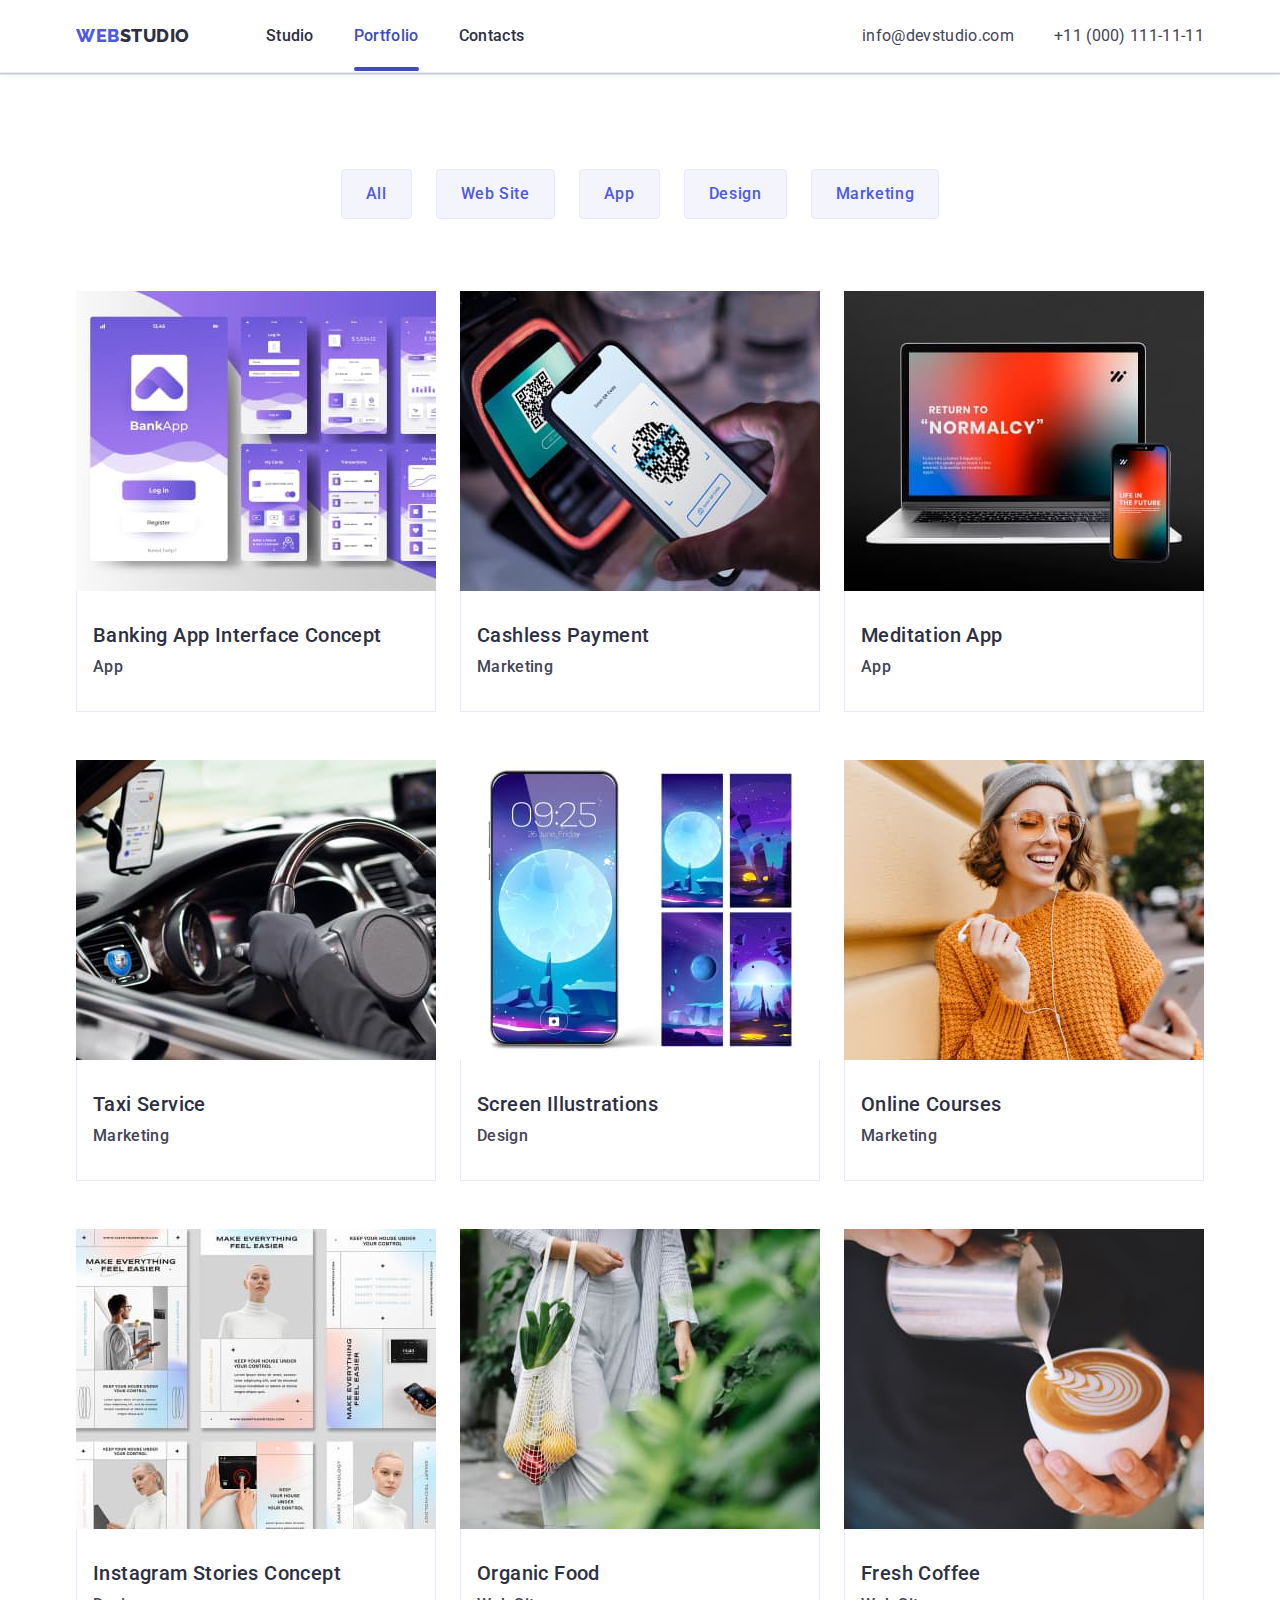
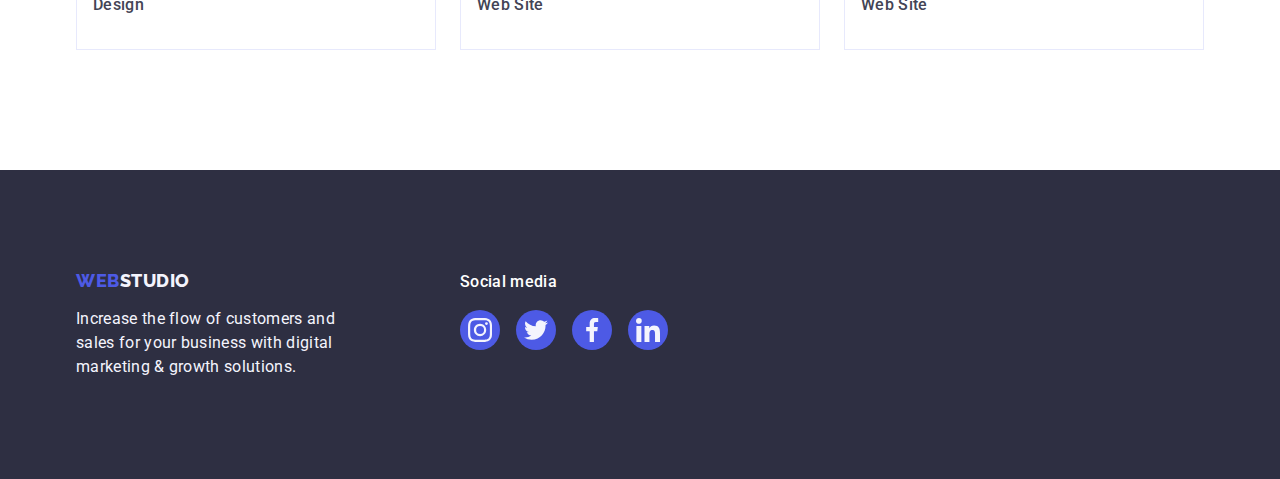
==== portfolio.html @ f8e50f53 "Initial commit" ====
<!DOCTYPE html>
<html lang="en">
    <head>
        <meta charset="UTF-8" />
        <meta http-equiv="X-UA-Compatible" content="IE=edge" />
        <meta name="viewport" content="width=device-width, initial-scale=1.0" />
        <link
            rel="stylesheet"
            href="https://cdnjs.cloudflare.com/ajax/libs/modern-normalize/1.0.0/modern-normalize.min.css"
        />
        <link rel="preconnect" href="https://fonts.googleapis.com" />
        <link rel="preconnect" href="https://fonts.gstatic.com" crossorigin />
        <link
            href="https://fonts.googleapis.com/css2?family=Raleway:wght@800&family=Roboto:wght@400;500;700;900&display=swap"
            rel="stylesheet"
        />
        <link rel="stylesheet" href="./css/styles.css" />
        <title>Portfolio</title>
    </head>

    <body>
        <header class="header">
            <div class="flex-row container">
                <!-- Logo and Menu Conteiner -->
                <nav class="flex-row navigation">
                    <!-- Logo -->
                    <a class="link logo" href="./index.html"
                        >Web<span class="logo-black">Studio</span></a
                    >
                    <!-- Menu Bar-->
                    <ul class="list flex-row menu">
                        <li class="menu-item">
                            <a
                                class="link menu-link menu-item"
                                href="./index.html"
                                >Studio</a
                            >
                        </li>
                        <li class="menu-item">
                            <a
                                class="link menu-link menu-item current-page"
                                href="./portfolio.html"
                                >Portfolio</a
                            >
                        </li>
                        <li class="menu-item">
                            <a
                                class="link menu-link menu-item"
                                href="./contacts.html"
                                >Contacts</a
                            >
                        </li>
                    </ul>
                </nav>
                <!-- Contacts -->
                <address class="list-contacts">
                    <ul class="list flex-row menu">
                        <li class="menu-item">
                            <a
                                class="link contacts menu-item"
                                href="mailto:info@devstudio.com"
                                >info@devstudio.com</a
                            >
                        </li>
                        <li class="menu-item">
                            <a
                                class="link contacts menu-item"
                                href="tel:+110001111111"
                                >+11 (000) 111-11-11</a
                            >
                        </li>
                    </ul>
                </address>
            </div>
        </header>
        <main>
            <section class="portfolio-section">
                <div class="container">
                    <h1 hidden>Portfolio</h1>
                    <ul class="list flex-row justify-center list-button">
                        <li>
                            <button class="filter_button" type="button">
                                All
                            </button>
                        </li>
                        <li>
                            <button class="filter_button" type="button">
                                Web Site
                            </button>
                        </li>
                        <li>
                            <button class="filter_button" type="button">
                                App
                            </button>
                        </li>
                        <li>
                            <button class="filter_button" type="button">
                                Design
                            </button>
                        </li>
                        <li>
                            <button class="filter_button" type="button">
                                Marketing
                            </button>
                        </li>
                    </ul>
                    <ul class="list portfolio-list">
                        <li class="portfolio-item">
                            <a class="link portfolio-link" href="">
                                <div class="portfolio-item-img-wrapper">
                                    <img
                                        class="block-item"
                                        width="360"
                                        src="./images/img1.jpg"
                                        alt="photo1"
                                    />
                                    <p class="overlay">
                                        14 Stylish and User-Friendly App Design
                                        Concepts · Task Manager App · Calorie
                                        Tracker App · Exotic Fruit Ecommerce App
                                        · Cloud Storage App 14
                                    </p>
                                </div>
                                <div class="portfolio-item-info">
                                    <h2 class="product-header">
                                        Banking App Interface Concept
                                    </h2>
                                    <p class="product-type">App</p>
                                </div>
                            </a>
                        </li>
                        <li class="portfolio-item">
                            <a class="link portfolio-link" href="">
                                <div class="portfolio-item-img-wrapper">
                                    <img
                                        class="block-item"
                                        width="360"
                                        src="./images/img2.jpg"
                                        alt="photo2"
                                    />
                                    <p class="overlay">
                                        14 Stylish and User-Friendly App Design
                                        Concepts · Task Manager App · Calorie
                                        Tracker App · Exotic Fruit Ecommerce App
                                        · Cloud Storage App 14
                                    </p>
                                </div>
                                <div class="portfolio-item-info">
                                    <h2 class="product-header">
                                        Cashless Payment
                                    </h2>
                                    <p class="product-type">Marketing</p>
                                </div>
                            </a>
                        </li>
                        <li class="portfolio-item">
                            <a class="link portfolio-link" href="">
                                <div class="portfolio-item-img-wrapper">
                                    <img
                                        class="block-item"
                                        width="360"
                                        src="./images/img3.jpg"
                                        alt="photo3"
                                    />
                                    <p class="overlay">
                                        14 Stylish and User-Friendly App Design
                                        Concepts · Task Manager App · Calorie
                                        Tracker App · Exotic Fruit Ecommerce App
                                        · Cloud Storage App 14
                                    </p>
                                </div>
                                <div class="portfolio-item-info">
                                    <h2 class="product-header">
                                        Meditation App
                                    </h2>
                                    <p class="product-type">App</p>
                                </div>
                            </a>
                        </li>
                        <li class="portfolio-item">
                            <a class="link portfolio-link" href="">
                                <div class="portfolio-item-img-wrapper">
                                    <img
                                        class="block-item"
                                        width="360"
                                        src="./images/img4.jpg"
                                        alt="photo4"
                                    />
                                    <p class="overlay">
                                        14 Stylish and User-Friendly App Design
                                        Concepts · Task Manager App · Calorie
                                        Tracker App · Exotic Fruit Ecommerce App
                                        · Cloud Storage App 14
                                    </p>
                                </div>
                                <div class="portfolio-item-info">
                                    <h2 class="product-header">Taxi Service</h2>
                                    <p class="product-type">Marketing</p>
                                </div>
                            </a>
                        </li>
                        <li class="portfolio-item">
                            <a class="link portfolio-link" href="">
                                <div class="portfolio-item-img-wrapper">
                                    <img
                                        class="block-item"
                                        width="360"
                                        src="./images/img5.jpg"
                                        alt="photo5"
                                    />
                                    <p class="overlay">
                                        14 Stylish and User-Friendly App Design
                                        Concepts · Task Manager App · Calorie
                                        Tracker App · Exotic Fruit Ecommerce App
                                        · Cloud Storage App 14
                                    </p>
                                </div>
                                <div class="portfolio-item-info">
                                    <h2 class="product-header">
                                        Screen Illustrations
                                    </h2>
                                    <p class="product-type">Design</p>
                                </div>
                            </a>
                        </li>
                        <li class="portfolio-item">
                            <a class="link portfolio-link" href="">
                                <div class="portfolio-item-img-wrapper">
                                    <img
                                        class="block-item"
                                        width="360"
                                        src="./images/img6.jpg"
                                        alt="photo6"
                                    />
                                    <p class="overlay">
                                        14 Stylish and User-Friendly App Design
                                        Concepts · Task Manager App · Calorie
                                        Tracker App · Exotic Fruit Ecommerce App
                                        · Cloud Storage App 14
                                    </p>
                                </div>
                                <div class="portfolio-item-info">
                                    <h2 class="product-header">
                                        Online Courses
                                    </h2>
                                    <p class="product-type">Marketing</p>
                                </div>
                            </a>
                        </li>
                        <li class="portfolio-item">
                            <a class="link portfolio-link" href="">
                                <div class="portfolio-item-img-wrapper">
                                    <img
                                        class="block-item"
                                        width="360"
                                        src="./images/img7.jpg"
                                        alt="photo7"
                                    />
                                    <p class="overlay">
                                        14 Stylish and User-Friendly App Design
                                        Concepts · Task Manager App · Calorie
                                        Tracker App · Exotic Fruit Ecommerce App
                                        · Cloud Storage App 14
                                    </p>
                                </div>
                                <div class="portfolio-item-info">
                                    <h2 class="product-header">
                                        Instagram Stories Concept
                                    </h2>
                                    <p class="product-type">Design</p>
                                </div>
                            </a>
                        </li>
                        <li class="portfolio-item">
                            <a class="link portfolio-link" href="">
                                <div class="portfolio-item-img-wrapper">
                                    <img
                                        class="block-item"
                                        width="360"
                                        src="./images/img8.jpg"
                                        alt="photo8"
                                    />
                                    <p class="overlay">
                                        14 Stylish and User-Friendly App Design
                                        Concepts · Task Manager App · Calorie
                                        Tracker App · Exotic Fruit Ecommerce App
                                        · Cloud Storage App 14
                                    </p>
                                </div>
                                <div class="portfolio-item-info">
                                    <h2 class="product-header">Organic Food</h2>
                                    <p class="product-type">Web Site</p>
                                </div>
                            </a>
                        </li>
                        <li class="portfolio-item">
                            <a class="link portfolio-link" href="">
                                <div class="portfolio-item-img-wrapper">
                                    <img
                                        class="block-item"
                                        width="360"
                                        src="./images/img9.jpg"
                                        alt="photo9"
                                    />
                                    <p class="overlay">
                                        14 Stylish and User-Friendly App Design
                                        Concepts · Task Manager App · Calorie
                                        Tracker App · Exotic Fruit Ecommerce App
                                        · Cloud Storage App 14
                                    </p>
                                </div>
                                <div class="portfolio-item-info">
                                    <h2 class="product-header">Fresh Coffee</h2>
                                    <p class="product-type">Web Site</p>
                                </div>
                            </a>
                        </li>
                    </ul>
                </div>
            </section>
        </main>
        <footer class="footer">
            <div class="container footer-content">
                <div class="logo-block">
                    <a class="link logo logo-footer" href="./index.html"
                        >Web<span class="logo-ligth">Studio</span></a
                    >
                    <p class="footer-text">
                        Increase the flow of customers and sales for your
                        business with digital marketing & growth solutions.
                    </p>
                </div>
                <div class="media-block">
                    <p class="media-header">Social media</p>
                    <ul class="list flex-row list-media">
                        <li class="media-item flex-row">
                            <a href="" class="link link-propety">
                                <svg
                                    class="footer-list_icon"
                                    aria-label="іконка мережі"
                                    width="24"
                                    height="24"
                                >
                                    <use
                                        href="./images/icons.svg#icon-instagram"
                                    ></use>
                                </svg>
                            </a>
                        </li>
                        <li class="media-item flex-row">
                            <a href="" class="link link-propety">
                                <svg
                                    class="footer-list_icon"
                                    aria-label="іконка мережі"
                                    width="24"
                                    height="24"
                                >
                                    <use
                                        href="./images/icons.svg#icon-twitter"
                                    ></use>
                                </svg>
                            </a>
                        </li>
                        <li class="media-item flex-row">
                            <a href="" class="link link-propety">
                                <svg
                                    class="footer-list_icon"
                                    aria-label="іконка мережі"
                                    width="24"
                                    height="24"
                                >
                                    <use
                                        href="./images/icons.svg#icon-facebook"
                                    ></use>
                                </svg>
                            </a>
                        </li>
                        <li class="media-item flex-row">
                            <a href="" class="link link-propety">
                                <svg
                                    class="footer-list_icon"
                                    aria-label="іконка мережі"
                                    width="24"
                                    height="24"
                                >
                                    <use
                                        href="./images/icons.svg#icon-linkedin"
                                    ></use>
                                </svg>
                            </a>
                        </li>
                    </ul>
                </div>
            </div>
        </footer>
    </body>
</html>
---- css/styles.css ----
/* @import url('https://fonts.googleapis.com/css2?family=Raleway:wght@800&family=Roboto:wght@400;500;700;900&display=swap'); */

/* * {
    margin: 0;
    padding: 0;
    box-sizing: border-box;
} */

h1,
h2,
h3,
h4,
h5,
p,
ul {
    margin: 0;
    padding: 0;
}

:root {
    --text-color: #434455;
    --background-color: #fff;
    --logo-accent-color: #4d5ae5;
    --menu-color: #2e2f42;
    --link-hover-color: #404bbf;
    --contact-color: #434455;
    --navy-blue: #2e2f42;
    --cloud: #f4f4fd;
    --link-hover: #31d0aa;
    --grey: #8e8f99;
    --fill-media: #f4f4fd;
    --transition-duration-and-function: 250ms cubic-bezier(0.4, 0, 0.2, 1);
}

body {
    height: 100%;
    font-family: 'Roboto', sans-serif;
    font-weight: 500;
    font-size: 16px;
    color: var(--text-color);
    background: var(--background-color);
}

img {
    display: block;
}

.container {
    width: 1158px;
    margin: 0 auto;
    padding: 0 15px;
}

.contacts-block {
    min-height: 1024px;
}

.contacts-header {
    margin-top: 40px;
}

.header {
    border-bottom: 1px solid #e7e9fc;
    box-shadow: 0px 2px 1px rgba(46, 47, 66, 0.08),
        0px 1px 1px rgba(46, 47, 66, 0.16), 0px 1px 6px rgba(46, 47, 66, 0.08);
}

.flex-row {
    display: flex;
}

.justify-center {
    justify-content: center;
}

.footer {
    /* max-width: 1440px; */
    margin: 0 auto;
    padding: 100px 0;
    background-color: var(--navy-blue);
    color: var(--logo-accent-color);
}

.footer-content {
    display: flex;
    align-items: baseline;
    /* gap: 120px;  */
}

.logo-ligth {
    color: var(--cloud);
}

.logo-block {
    margin-right: 120px;
}

.footer-text {
    width: 264px;
    font-weight: 400;
    font-size: 16px;
    line-height: 1.5;
    letter-spacing: 0.02em;
    color: var(--cloud);
}

/* .media-block {
} */

.media-header {
    margin-bottom: 16px;
    font-style: normal;
    font-weight: 500;
    font-size: 16px;
    line-height: 24px;
    letter-spacing: 0.02em;
    color: #ffffff;
}

.list-media {
    gap: 16px;
}

.list-media-team {
    gap: 24px;
    margin-top: 8px;
}

.media-item {
    /* background-color: var(--logo-accent-color); */
    width: 40px;
    height: 40px;
}

.link-propety,
.link-media-item {
    /* display: block; */
    display: flex;
    width: 100%;
    height: 100%;
    background-color: var(--logo-accent-color);
    border-radius: 50%;
    justify-content: center;
    align-items: center;
    transition: background-color 250ms cubic-bezier(0.4, 0, 0.2, 1);
}

.link-media-item:hover,
.link-media-item:focus {
    background-color: var(--link-hover-color);
}

.link-propety:hover,
.link-propety:focus {
    background-color: var(--link-hover);
}

.link {
    text-decoration: none;
}

.list {
    list-style: none;
}

/* .link:hover,
.link:focus {
    color: var(--link-hover-color);
} */

.navigation {
    align-items: center;
    /* margin-right: 332px; */
    /* margin-top: 24px; */
}

.logo {
    margin-right: 76px;
    font-family: 'Raleway', sans-serif;
    font-weight: 800;
    font-size: 18px;
    line-height: 1.17;
    letter-spacing: 0.03em;
    text-transform: uppercase;
    color: var(--logo-accent-color);
}

.logo-footer {
    display: inline-block;
    margin-bottom: 16px;
}

.logo-black {
    color: var(--menu-color);
}

.menu {
    gap: 40px;
}

.menu-item {
    /* padding: 24px 0 0 0; */
    padding: 0;
}

.menu-link:hover,
.menu-link:focus {
    color: var(--link-hover-color);
}

.menu-link {
    position: relative;
    font-weight: 500;
    font-size: 16px;
    line-height: 1.5;
    letter-spacing: 0.02em;
    color: var(--menu-color);
    transition: color 250ms cubic-bezier(0.4, 0, 0.2, 1);
}

.current-page {
    color: var(--link-hover-color);
}

.current-page::after {
    position: absolute;
    content: '';
    width: 100%;
    height: 4px;
    left: 0;
    bottom: -26px;
    display: block;
    background-color: var(--link-hover-color);
    border-radius: 2px;
    /* margin-top: 20px; */
}

.list-contacts {
    margin-left: auto;
    margin-top: 24px;
    margin-bottom: 24px;
}

.contacts {
    font-weight: 400;
    font-size: 16px;
    line-height: 1.5;
    letter-spacing: 0.02em;
    font-style: normal;
    color: var(--contact-color);
    transition: color 250ms cubic-bezier(0.4, 0, 0.2, 1);
}

.contacts:hover,
.contacts:focus {
    color: var(--link-hover-color);
}

.customer_section {
    padding: 120px 0;
}

.header-section {
    margin: 0 auto;
    max-width: 1440px;
    background-color: var(--navy-blue);
    background-image: linear-gradient(
            rgba(46, 47, 66, 0.7),
            rgba(46, 47, 66, 0.7)
        ),
        url('../images/people-office.jpg');
    background-size: cover;
    background-repeat: no-repeat;
    background-position: center;
    padding: 188px 0;
}

.quality-section,
.our-team {
    padding: 120px 0;
}

.works-section {
    padding-bottom: 120px;
}

.main-header {
    margin: 0 auto;
    max-width: 496px;
    font-weight: 700;
    font-size: 56px;
    line-height: 1.07;
    text-align: center;
    letter-spacing: 0.02em;
    color: #ffffff;
}

.button-header {
    display: block;
    margin: 48px auto 0;
    min-width: 169px;
    height: 56px;
    font-family: 'Roboto', sans-serif;
    font-weight: 500;
    font-size: 16px;
    line-height: 1.5;
    letter-spacing: 0.04em;
    cursor: pointer;
    background-color: var(--logo-accent-color);
    color: #ffffff;
    border: none;
    box-shadow: 0px 4px 4px rgba(0, 0, 0, 0.15);
    border-radius: 4px;
    transition: background-color 250ms cubic-bezier(0.4, 0, 0.2, 1);
}

.button-header:hover,
.button-header:focus {
    background-color: var(--link-hover-color);
}

.quality-list {
    gap: 24px;
}

.quality_logo {
    height: 112px;
    margin-bottom: 8px;
    /* padding-top: 24px;
    padding-bottom: 24px; */
    justify-content: center;
    align-items: center;
    background: #f4f4fd;
    border-radius: 4px;
}

.quality-item {
    flex-basis: calc((100% - 3 * 24px) / 4);
}

.quality-name {
    /* margin-top: 8px; */
    margin-bottom: 8px;
    font-weight: 500;
    font-size: 20px;
    line-height: 1.2;
    letter-spacing: 0.02em;
    color: var(--navy-blue);
}

.quality-text {
    font-weight: 400;
    line-height: 1.5;
    letter-spacing: 0.02em;
}

.works-header {
    margin-bottom: 72px;
    font-weight: 700;
    font-size: 36px;
    line-height: 1.11;
    letter-spacing: 0.02em;
    text-align: center;
    letter-spacing: 0.02em;
    text-transform: capitalize;
    color: var(--navy-blue);
}

.works-list {
    gap: 24px;
}

.works-item {
    flex-basis: calc((100% - 48px) / 3);
}

.our-team {
    background-color: var(--cloud);
    /* max-width: 1440px; */
    margin: 0 auto;
}

.our-team-header {
    margin-bottom: 72px;
    font-weight: 700;
    font-size: 36px;
    line-height: 1.11;
    text-align: center;
    letter-spacing: 0.02em;
    text-transform: capitalize;
    color: var(--navy-blue);
}

.our-team-list {
    gap: 24px;
}

.our-team-item {
    flex-basis: calc((100% - 3 * 24px) / 4);
    background-color: #ffffff;
    box-shadow: 0px 1px 6px rgba(46, 47, 66, 0.08),
        0px 1px 1px rgba(46, 47, 66, 0.16), 0px 2px 1px rgba(46, 47, 66, 0.08);
    border-radius: 0px 0px 4px 4px;
}

.item-info {
    padding: 32px 0px;
}

.team-media {
    justify-content: center;
}

.our-team-item-header {
    margin-bottom: 8px;
    font-weight: 500;
    font-size: 20px;
    line-height: 1.2;
    text-align: center;
    letter-spacing: 0.02em;
    color: var(--navy-blue);
}

.our-team-item-text {
    font-size: 16px;
    line-height: 1.5;
    letter-spacing: 0.02em;
    text-align: center;
}

.team-list_icon {
    fill: var(--fill-media);
}

.customer-header {
    margin-bottom: 72px;
    font-style: normal;
    font-weight: 700;
    font-size: 36px;
    line-height: 1.11;
    text-align: center;
    letter-spacing: 0.02em;
    text-transform: capitalize;
    color: var(--navy-blue);
}

.customer-list {
    gap: 24px;
}

.link-customer {
    display: flex;
    width: 100%;
    height: 100%;
    justify-content: center;
    align-items: center;
    color: var(--grey);
    border: 1px solid var(--grey);
    border-radius: 4px;
    transition: border-color 250ms cubic-bezier(0.4, 0, 0.2, 1),
        color 250ms cubic-bezier(0.4, 0, 0.2, 1);
}

.link-customer:hover,
.link-customer:focus {
    border-color: var(--link-hover-color);
    color: var(--link-hover-color);
    fill: var(--logo-accent-color);
}

.customer-item {
    width: calc((100% - 5 * 24px) / 6);
    height: 88px;
}

.customer-list_icon {
    fill: currentColor;
    transition: fill 250ms cubic-bezier(0.4, 0, 0.2, 1);
}

.link-customer:hover .customer-list_icon,
.link-customer:focus .customer-list_icon {
    fill: var(--logo-accent-color);
}

.footer-list_icon {
    fill: var(--fill-media);
}

.filter_button {
    padding: 12px 24px;
    font-family: 'Roboto', sans-serif;
    font-weight: 500;
    font-size: 16px;
    line-height: 1.5;
    display: flex;
    align-items: center;
    text-align: center;
    letter-spacing: 0.04em;
    color: var(--logo-accent-color);
    background-color: var(--cloud);
    cursor: pointer;

    border: 1px solid #e7e9fc;
    border-radius: 4px;

    transition: color 250ms cubic-bezier(0.4, 0, 0.2, 1),
        background-color 250ms cubic-bezier(0.4, 0, 0.2, 1),
        border-color 250ms cubic-bezier(0.4, 0, 0.2, 1),
        box-shadow 250ms cubic-bezier(0.4, 0, 0.2, 1);
}

.filter_button:hover,
.filter_button:focus {
    color: #ffffff;
    background-color: var(--link-hover-color);
    border: 1px solid transparent;
    box-shadow: 0px 3px 1px rgba(0, 0, 0, 0.1), 0px 2px 1px rgba(0, 0, 0, 0.08),
        0px 2px 2px rgba(0, 0, 0, 0.12);
}

.product-header {
    margin-bottom: 8px;
    font-weight: 500;
    font-size: 20px;
    line-height: 1.2;
    letter-spacing: 0.02em;
    color: var(--navy-blue);
}

.product-type {
    color: var(--contact-color);
    line-height: 1.5;
    letter-spacing: 0.02em;
}

.portfolio-section {
    padding: 96px 0 120px;
}

.list-button {
    gap: 24px;
    margin-bottom: 72px;
}

.portfolio-list {
    display: flex;
    justify-content: center;
    flex-wrap: wrap;
    column-gap: 24px;
    row-gap: 48px;
}

.portfolio-item {
    width: calc((100% - 48px) / 3);
}

.portfolio-link {
    display: block;
    transition: box-shadow 250ms cubic-bezier(0.4, 0, 0.2, 1);
}

.portfolio-link:hover,
.portfolio-link:focus {
    box-shadow: 0px 1px 6px rgba(46, 47, 66, 0.08),
        0px 1px 1px rgba(46, 47, 66, 0.16), 0px 2px 1px rgba(46, 47, 66, 0.08);
}

.portfolio-item-info {
    padding: 32px 16px;
    border: 1px solid #e7e9fc;
    border-top: none;
}

.portfolio-item-img-wrapper {
    position: relative;
    overflow: hidden;
}

.overlay {
    position: absolute;
    /* top: 100%; */
    top: 0;
    left: 0;
    width: 100%;
    height: 100%;
    padding: 40px 32px;
    background-color: #4d5ae5;
    /* background-color: rgba(77, 94, 229, 0.7); */
    font-family: 'Roboto';
    font-style: normal;
    font-weight: 400;
    font-size: 16px;
    line-height: 24px;
    letter-spacing: 0.02em;
    color: #f4f4fd;
    overflow: auto;
    /* transform: translate(0px 100%); */
    transform: translateY(100%);
    transition: transform 250ms cubic-bezier(0.4, 0, 0.2, 1);
    /* transition: top var(--transition-duration-and-function); */
}

.portfolio-link:hover .overlay,
.portfolio-link:focus .overlay {
    /* top: 0%; */
    transform: translateY(0%);
}

.backdrop {
    position: fixed;
    /* display: flex;
    justify-content: center;
    align-items: center; */
    top: 0;
    left: 0;
    width: 100%;
    height: 100%;
    background-color: rgba(46, 47, 66, 0.4);
    transition: opacity 250ms cubic-bezier(0.4, 0, 0.2, 1),
        visibility 250ms cubic-bezier(0.4, 0, 0.2, 1);
}

.modal {
    position: absolute;
    top: 50%;
    left: 50%;
    transform: translate(-50%, -50%);
    width: 408px;
    min-height: 584px;
    background: #fcfcfc;
    box-shadow: 0px 1px 1px rgba(0, 0, 0, 0.14), 0px 1px 3px rgba(0, 0, 0, 0.12),
        0px 2px 1px rgba(0, 0, 0, 0.2);
    border-radius: 4px;
    transition: transform 250ms cubic-bezier(0.4, 0, 0.2, 1);
}

.modal-close {
    position: absolute;
    top: 24px;
    right: 24px;
    display: flex;
    justify-content: center;
    align-items: center;
    padding: 0;
    width: 24px;
    height: 24px;
    border-radius: 50%;
    cursor: pointer;
    background-color: #e7e9fc;
    border: 1px solid rgba(0, 0, 0, 0.1);
    transition: background-color 250ms cubic-bezier(0.4, 0, 0.2, 1),
        border 250ms cubic-bezier(0.4, 0, 0.2, 1);
}

.modal-close:hover,
.modal-close:focus {
    background-color: var(--link-hover-color);
    border: none;
}

.modal-close:hover .modal-close-button,
.modal-close:focus .modal-close-button {
    fill: #ffffff;
}

.modal-close-button {
    fill: var(--navy-blue);
    transition: fill 250ms cubic-bezier(0.4, 0, 0.2, 1);
}

.is-hidden {
    opacity: 0;
    visibility: hidden;
    pointer-events: none;
}
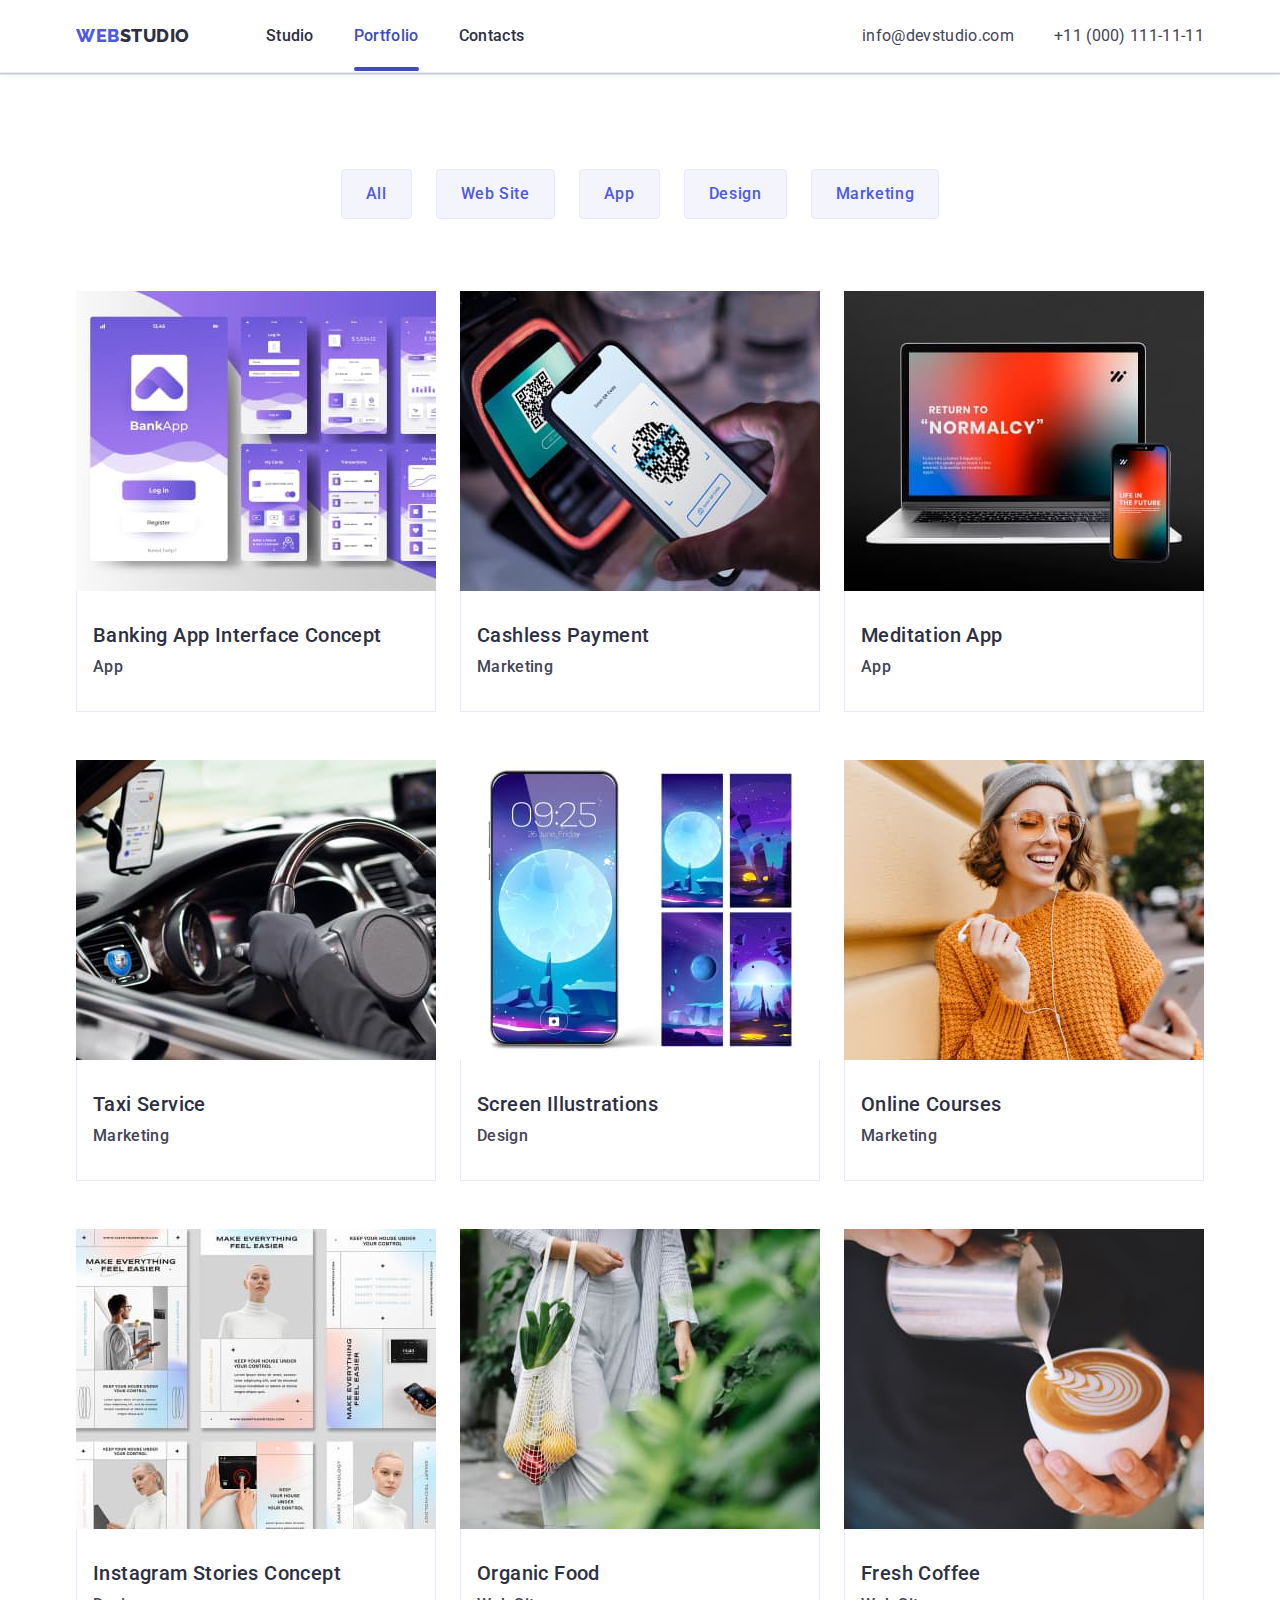
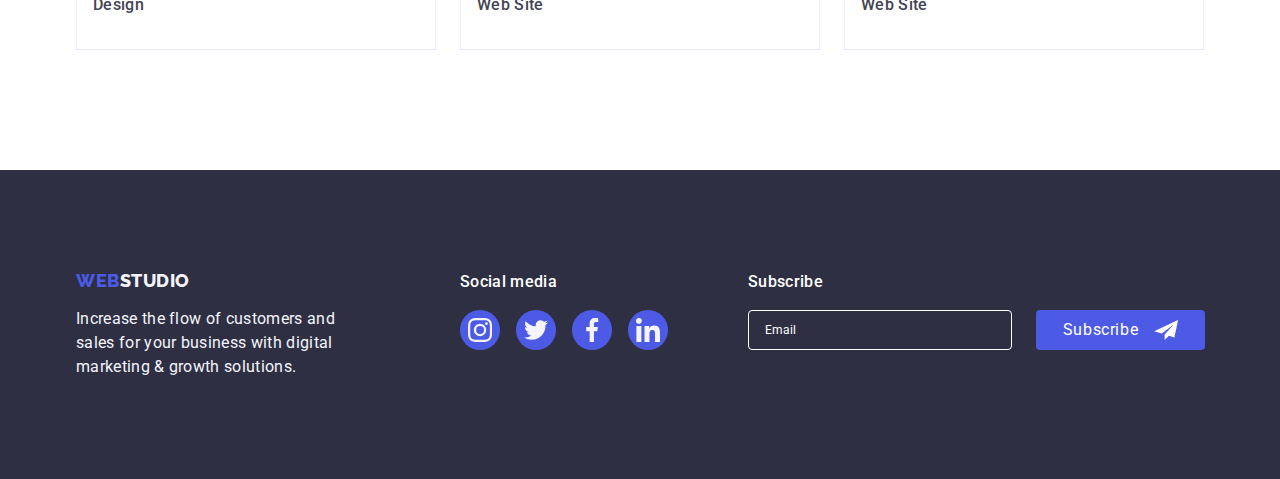
==== commit 9c5f21cf: "Add footer form" ====
--- a/portfolio.html
+++ b/portfolio.html
@@ -391,6 +391,35 @@
                         </li>
                     </ul>
                 </div>
+                <div class="footer-form">
+                    <form>
+                        <label class="subscribe-label" for="user_email">
+                            Subscribe
+                        </label>
+                        <div class="subscribe-button-wrapper">
+                            <input
+                                class="subscribe-field"
+                                type="email"
+                                name="email"
+                                id="user_email"
+                                placeholder="Email"
+                            />
+                            <button class="subscribe-button" type="submit">
+                                Subscribe
+                                <svg
+                                    class="icon-input-subscribe"
+                                    aria-label="іконка підписки"
+                                    width="24"
+                                    height="20"
+                                >
+                                    <use
+                                        href="./images/icons.svg#icon-send"
+                                    ></use>
+                                </svg>
+                            </button>
+                        </div>
+                    </form>
+                </div>
             </div>
         </footer>
     </body>
--- a/css/styles.css
+++ b/css/styles.css
@@ -626,6 +626,7 @@
     top: 50%;
     left: 50%;
     transform: translate(-50%, -50%);
+    padding: 0 24px;
     width: 408px;
     min-height: 584px;
     background: #fcfcfc;
@@ -669,6 +670,207 @@
     transition: fill 250ms cubic-bezier(0.4, 0, 0.2, 1);
 }
 
+.header-modal {
+    margin-top: 72px;
+    margin-bottom: 16px;
+    font-weight: 500;
+    font-size: 16px;
+    line-height: 24px;
+    text-align: center;
+    letter-spacing: 0.02em;
+    color: #2E2F42;
+}
+
+form {
+    display: flex;
+    flex-direction: column;
+    gap: 8px;
+  }
+  
+  label {
+    display: flex;
+    flex-direction: column;
+  }
+
+  .form-label {
+    font-style: normal;
+    font-weight: 400;
+    font-size: 12px;
+    line-height: 14px;
+    letter-spacing: 0.01em;
+    color: #8E8F99;
+  }
+
+  .form-label-wrapper {
+    position: relative;
+    display: block;
+  }
+
+  .form-check {
+    flex-direction: row;
+    padding-top: 16px;
+    font-weight: 400;
+    font-size: 12px;
+    line-height: 14px;
+    letter-spacing: 0.01em;
+    color: #8E8F99;
+  }
+
+  .input-check {
+    padding-left: 16px;
+  }
+
+  .text-policy {
+    padding-left: 6px;
+  }
+
+  .span-policy {
+    padding-left: 6px;
+    color: #4D5AE5;
+  }
+  
+  input {
+    padding: 4px;
+  }
+
+  .footer-form {
+    margin-left: 80px;
+  }
+
+  .subscribe-label {
+    margin-bottom: 8px;
+    font-style: normal;
+    font-weight: 500;
+    font-size: 16px;
+    line-height: 24px;
+    letter-spacing: 0.02em;
+    color: #ffffff;
+  }
+
+  .subscribe-field {
+    width: 264px;
+    height: 40px;
+    padding-left: 16px;
+    font-style: normal;
+    font-weight: 400;
+    font-size: 12px;
+    background: #2E2F42;
+    border: 1px solid #FFFFFF;
+    border-radius: 4px;
+    color: #ffffff;
+  }
+
+  .subscribe-field::placeholder {
+    font-style: normal;
+    font-weight: 400;
+    font-size: 12px;
+    line-height: 24px;
+    color: #ffffff;
+  }
+
+  .subscribe-button {
+    display: flex;
+    flex-direction: row;
+    justify-content: center;
+    align-items: center;
+    gap: 16px;
+    margin-left: 24px;
+    min-width: 169px;
+    height: 40px;
+    letter-spacing: 0.04em;
+    cursor: pointer;
+    background: #4D5AE5;
+    color: #ffffff;
+    border-radius: 4px;
+    border: none;
+    transition: background-color 250ms cubic-bezier(0.4, 0, 0.2, 1);
+  }
+
+  .subscribe-button:hover,
+  .subscribe-button:focus {
+    background-color: var(--link-hover-color);
+}
+
+  .icon-input-subscribe {
+    display: block;
+  }
+
+  .subscribe-button-wrapper {
+    display: flex;
+  }
+
+  .input-field {
+    padding-left: 38px;
+    width: 100%;
+    height: 40px;
+    border: 1px solid rgba(46, 47, 66, 0.4);
+    border-radius: 4px;
+  }
+
+  .input-field:focus {
+    outline: none;
+    border-color:  #4D5AE5;
+  }
+
+  .input-field:focus +.icon-input-field {
+    fill:  #4D5AE5;
+  }
+
+  .icon-input-field {
+    position: absolute;
+    left: 20px;
+    top: 50%;
+    transform: translateY(-50%);
+    fill: #2E2F42;
+
+  }
+
+  .area-field {
+    padding: 8px 16px;
+    width: 100%;
+    font-style: normal;
+    font-weight: 400;
+    font-size: 12px;
+    line-height: 1.4;
+    letter-spacing: 0.04em;
+    color: rgba(46, 47, 66, 0.4);
+    border: 1px solid rgba(46, 47, 66, 0.4);
+    border-radius: 4px;
+  }
+
+  .area-field:focus {
+    outline: none;
+    border-color:  #4D5AE5;
+  }
+
+  .area-field::placeholder {
+    font-style: normal;
+    font-weight: 400;
+    font-size: 12px;
+    line-height: 14px;
+    letter-spacing: 0.01em;
+    color: rgba(46, 47, 66, 0.4);
+  }
+
+  .send-button {
+    display: block;
+    margin: 24px auto 0;
+    min-width: 169px;
+    height: 56px;
+    font-family: 'Roboto', sans-serif;
+    font-weight: 500;
+    font-size: 16px;
+    line-height: 1.5;
+    letter-spacing: 0.04em;
+    cursor: pointer;
+    background-color: var(--logo-accent-color);
+    color: #ffffff;
+    border: none;
+    box-shadow: 0px 4px 4px rgba(0, 0, 0, 0.15);
+    border-radius: 4px;
+    transition: background-color 250ms cubic-bezier(0.4, 0, 0.2, 1);
+  }
+
 .is-hidden {
     opacity: 0;
     visibility: hidden;
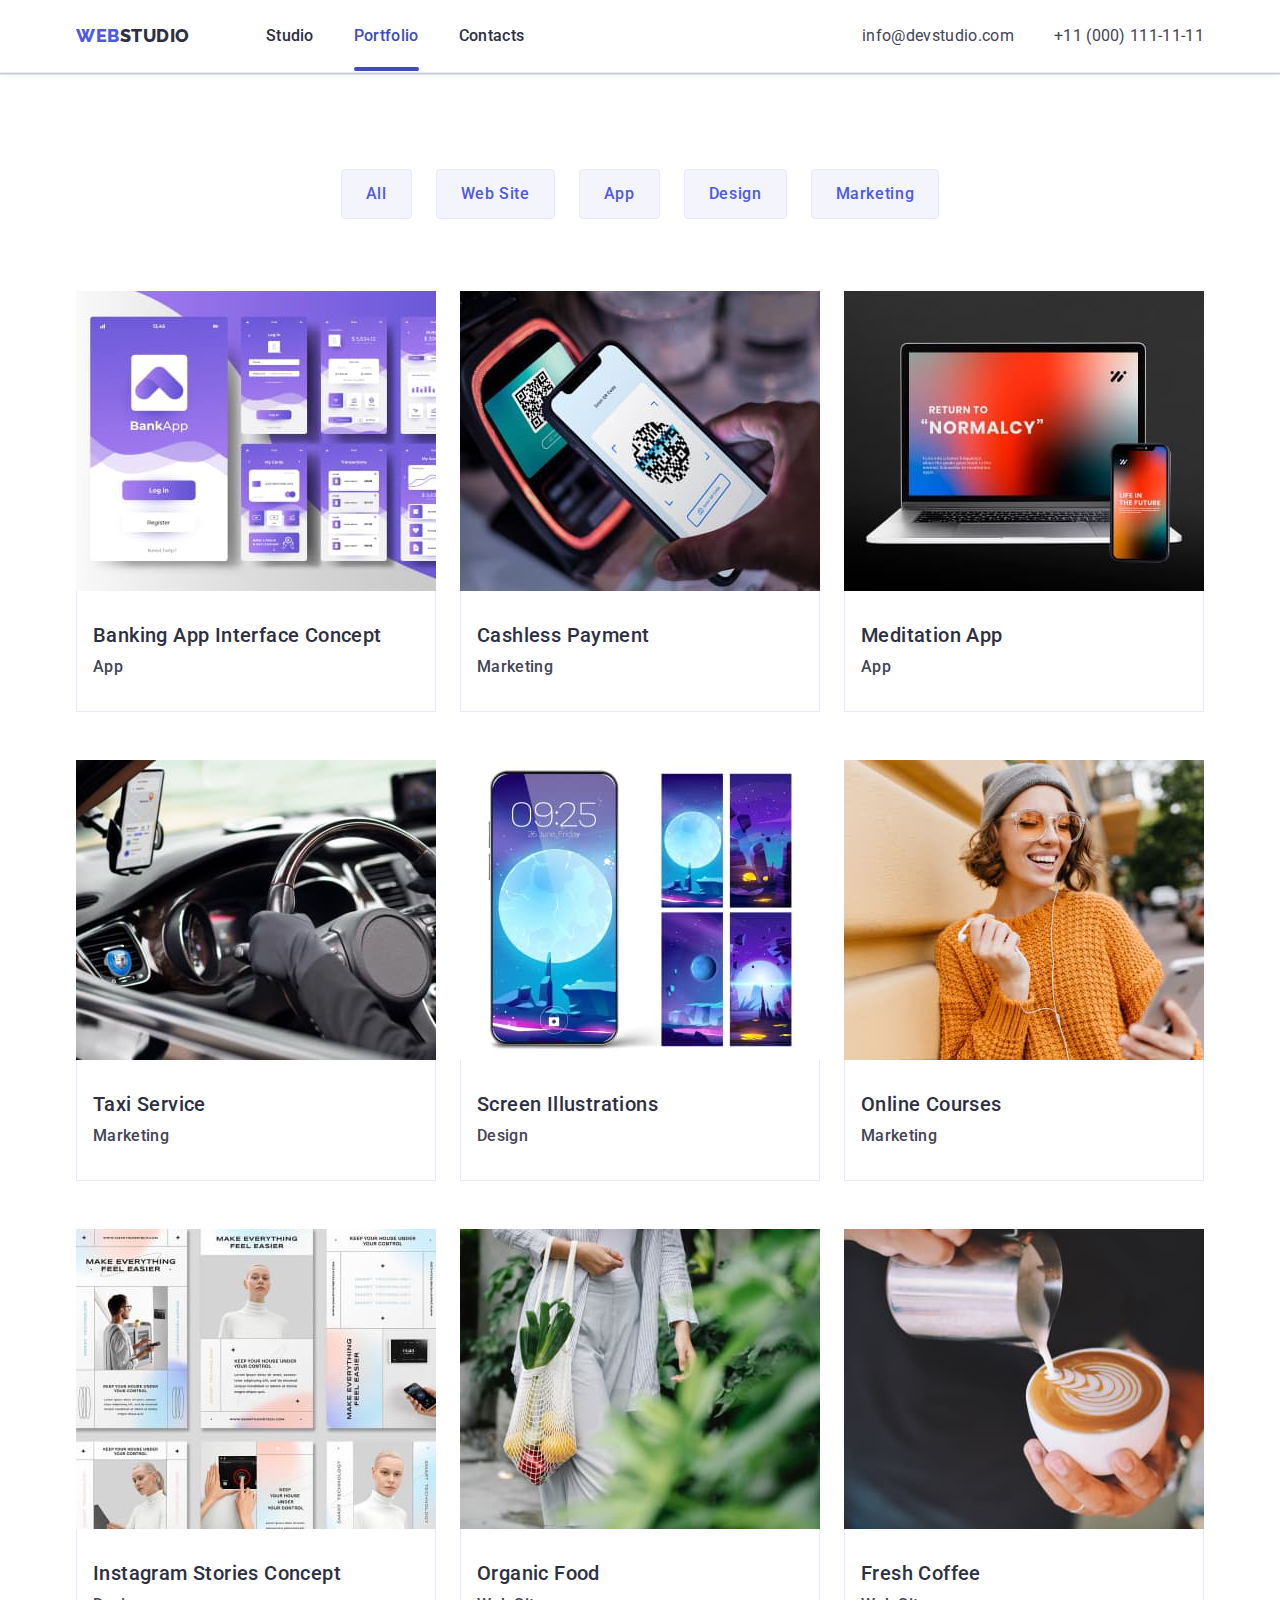
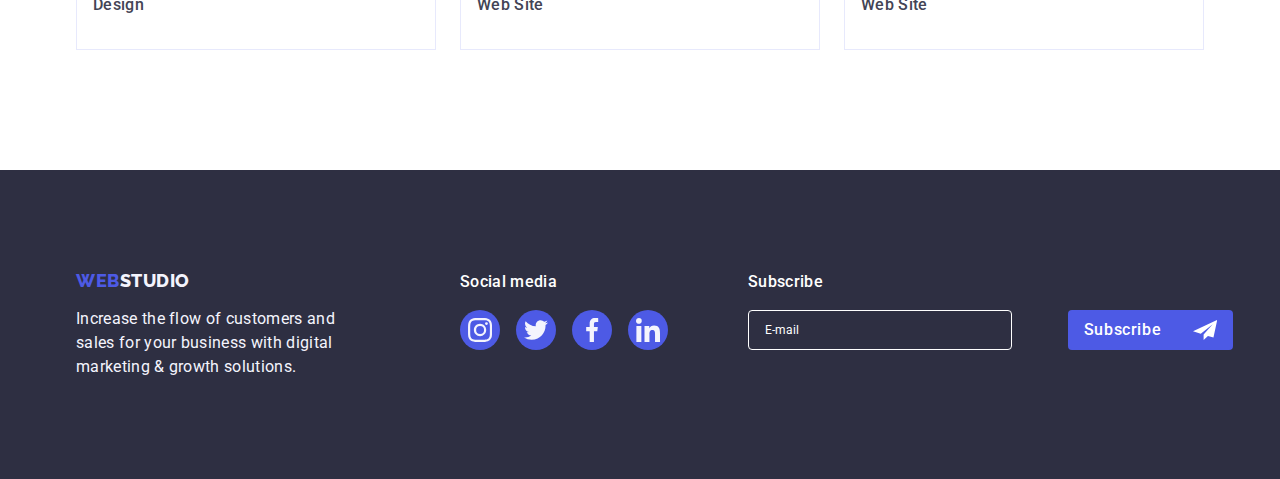
==== commit 441b7dd4: "Update portfolio.html" ====
--- a/portfolio.html
+++ b/portfolio.html
@@ -392,32 +392,28 @@
                     </ul>
                 </div>
                 <div class="footer-form">
-                    <form>
+                    <p class="subscribe-text">Subscribe</p>
+                    <form class="subscribe-form">
                         <label class="subscribe-label" for="user_email">
-                            Subscribe
-                        </label>
-                        <div class="subscribe-button-wrapper">
                             <input
                                 class="subscribe-field"
                                 type="email"
                                 name="email"
                                 id="user_email"
-                                placeholder="Email"
+                                placeholder="E-mail"
                             />
-                            <button class="subscribe-button" type="submit">
-                                Subscribe
-                                <svg
-                                    class="icon-input-subscribe"
-                                    aria-label="іконка підписки"
-                                    width="24"
-                                    height="20"
-                                >
-                                    <use
-                                        href="./images/icons.svg#icon-send"
-                                    ></use>
-                                </svg>
-                            </button>
-                        </div>
+                        </label>
+                        <button class="subscribe-button" type="submit">
+                            Subscribe
+                            <svg
+                                class="icon-input-subscribe"
+                                aria-label="іконка підписки"
+                                width="24"
+                                height="24"
+                            >
+                                <use href="./images/icons.svg#icon-send"></use>
+                            </svg>
+                        </button>
                     </form>
                 </div>
             </div>
--- a/css/styles.css
+++ b/css/styles.css
@@ -738,7 +738,7 @@
   }
 
   .subscribe-label {
-    margin-bottom: 8px;
+    margin-right: 24px;
     font-style: normal;
     font-weight: 500;
     font-size: 16px;
@@ -758,6 +758,7 @@
     border: 1px solid #FFFFFF;
     border-radius: 4px;
     color: #ffffff;
+    background-color: transparent;
   }
 
   .subscribe-field::placeholder {
@@ -775,8 +776,10 @@
     align-items: center;
     gap: 16px;
     margin-left: 24px;
-    min-width: 169px;
+    min-width: 165px;
     height: 40px;
+    font-weight: 500;
+    line-height: 1.5;
     letter-spacing: 0.04em;
     cursor: pointer;
     background: #4D5AE5;
@@ -793,16 +796,29 @@
 
   .icon-input-subscribe {
     display: block;
-  }
-
-  .subscribe-button-wrapper {
-    display: flex;
-  }
-
+    margin-left: 16px;
+  }
+
+  .subscribe-form{
+    display: flex;
+    flex-direction: row;
+  }
+
+  .subscribe-text {
+    margin-bottom: 16px;
+    font-weight: 500;
+    font-size: 16px;
+    line-height: 24px;
+    letter-spacing: 0.02em;
+    color: #ffffff;
+  }
   .input-field {
     padding-left: 38px;
     width: 100%;
     height: 40px;
+    font-size: 12px;
+    line-height: 1.5;
+    letter-spacing: 0.04em;
     border: 1px solid rgba(46, 47, 66, 0.4);
     border-radius: 4px;
   }
